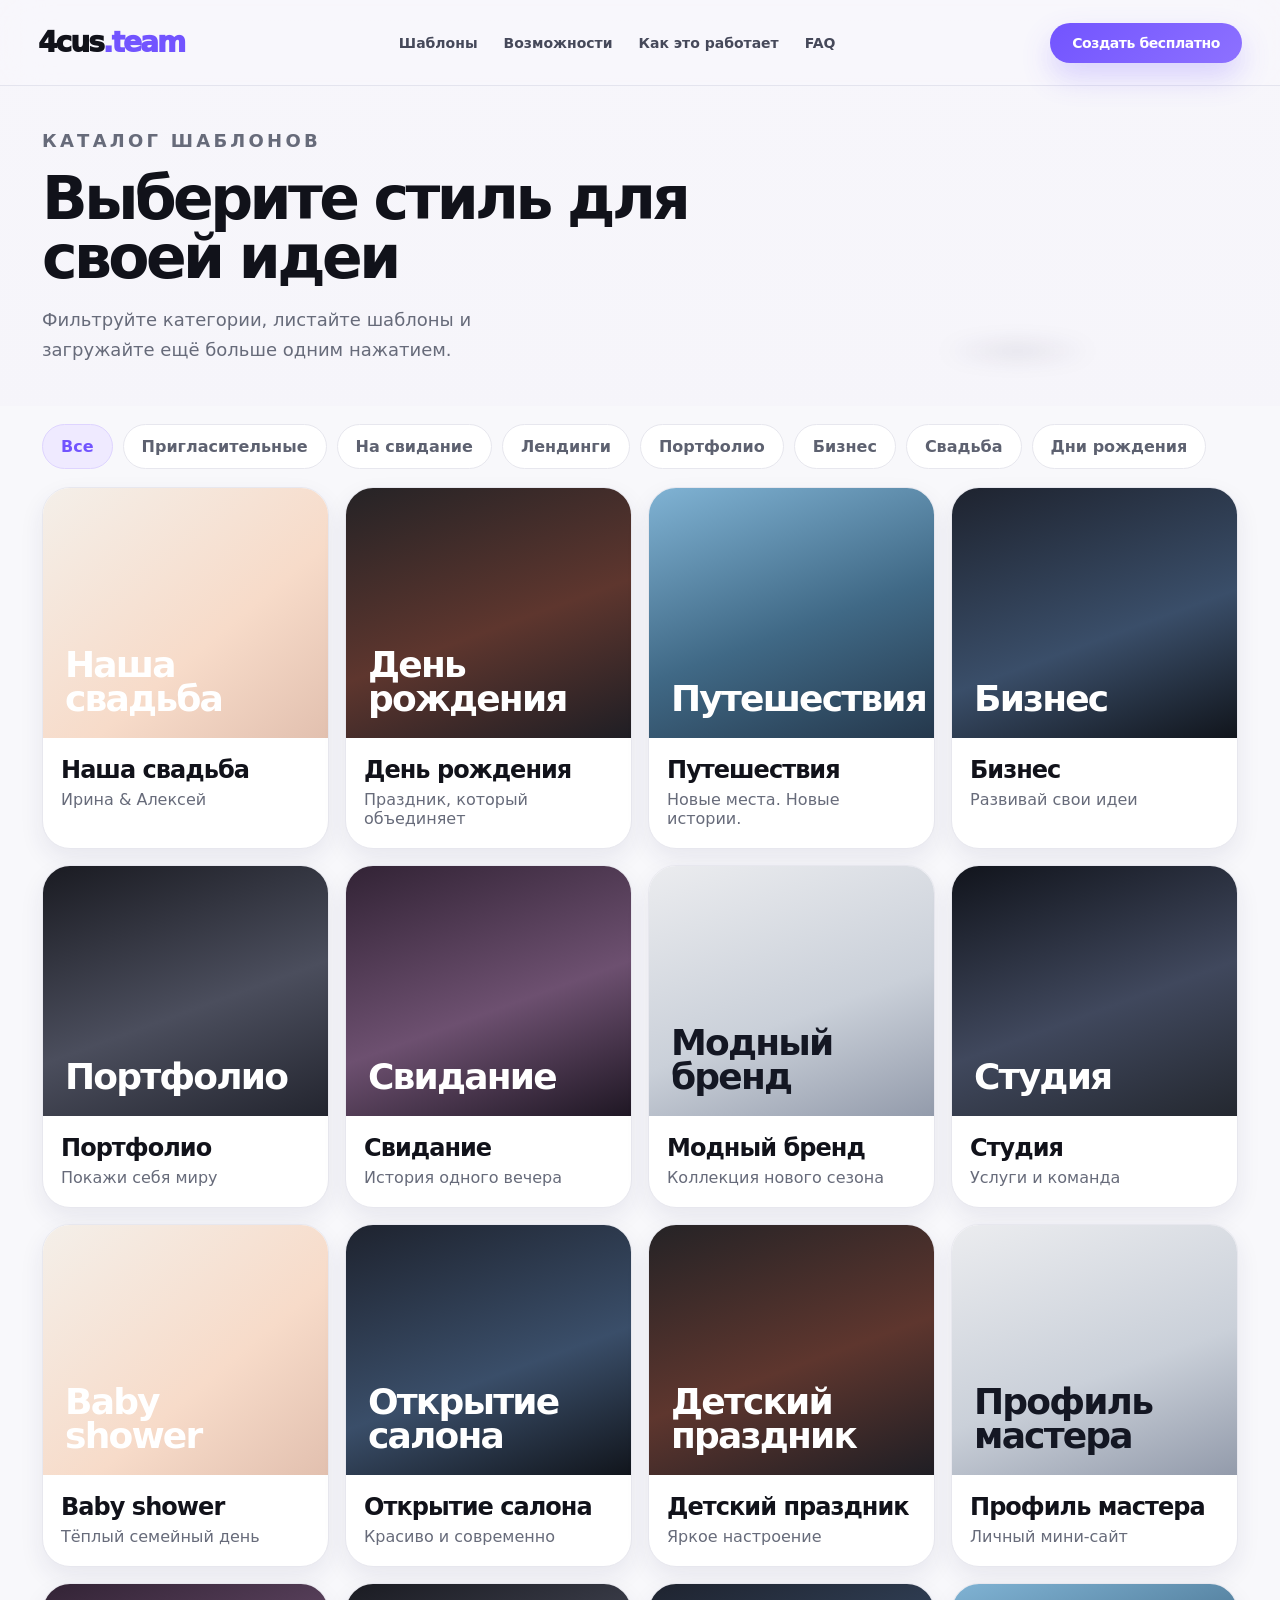
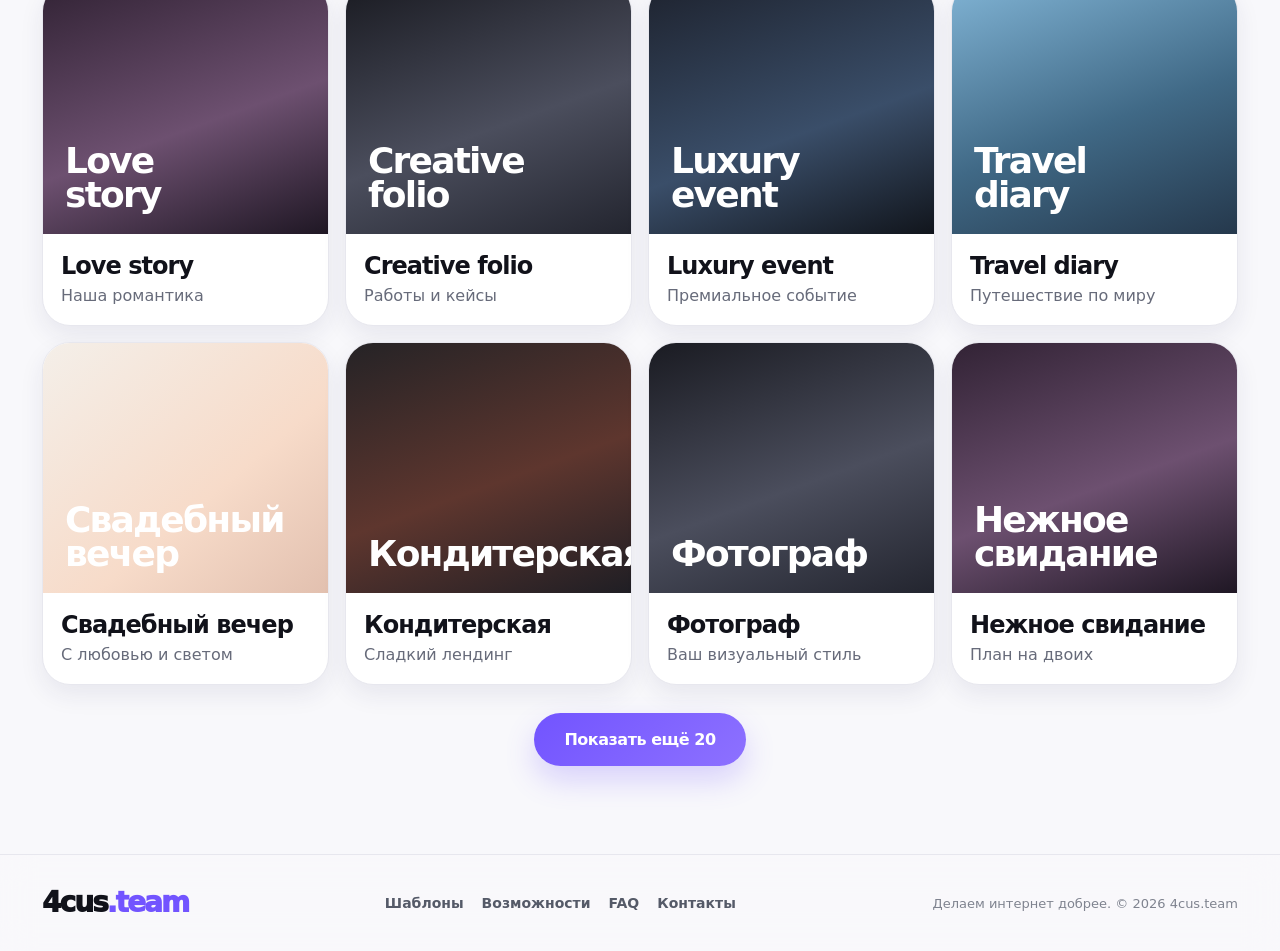
==== templates.html @ be063f49 "Add files via upload" ====
<!doctype html>
<html lang="ru">
<head>
  <meta charset="utf-8" />
  <meta name="viewport" content="width=device-width,initial-scale=1,viewport-fit=cover" />
  <meta name="theme-color" content="#f4f3f8" />
  <meta name="description" content="Каталог шаблонов 4cus.team" />
  <link rel="manifest" href="manifest.webmanifest" />
  <link rel="icon" href="assets/icon-192.png" />
  <link rel="stylesheet" href="styles.css" />
  <title>Шаблоны — 4cus.team</title>
</head>
<body data-page="catalog">
  <header class="topbar" id="top">
    <a class="brand" href="index.html">4cus<span>.team</span></a>
    <nav class="desktop-nav" aria-label="Основная навигация">
      <a href="index.html#templates">Шаблоны</a>
      <a href="index.html#features">Возможности</a>
      <a href="index.html#how">Как это работает</a>
      <a href="index.html#faq">FAQ</a>
    </nav>
    <div class="top-actions">
      <a class="btn btn-primary btn-small" href="index.html#templates">Создать бесплатно</a>
      <button class="menu-btn" type="button" aria-expanded="false" aria-controls="mobileMenu" aria-label="Открыть меню">
        <span></span><span></span><span></span>
      </button>
    </div>
  </header>

  <aside class="mobile-menu" id="mobileMenu" aria-hidden="true">
    <div class="mobile-menu__head">
      <span class="brand small">4cus<span>.team</span></span>
      <button class="mobile-close" type="button" aria-label="Закрыть меню">×</button>
    </div>
    <nav class="mobile-nav">
      <a href="index.html#templates">Шаблоны</a>
      <a href="index.html#features">Возможности</a>
      <a href="index.html#how">Как это работает</a>
      <a href="index.html#faq">FAQ</a>
    </nav>
  </aside>
  <div class="menu-backdrop" hidden></div>

  <main>
    <section class="catalog-hero shell compact">
      <div class="catalog-intro reveal from-left">
        <p class="eyebrow">КАТАЛОГ ШАБЛОНОВ</p>
        <h1>Выберите стиль для своей идеи</h1>
        <p>Фильтруйте категории, листайте шаблоны и загружайте ещё больше одним нажатием.</p>
      </div>
      <div class="catalog-foki reveal from-right">
        <div class="foki-stack small-foki" data-foki-animated>
          <img src="assets/foki-2.png" alt="Фоки" class="is-active" />
          <img src="assets/foki-1.png" alt="" />
          <img src="assets/foki-3.png" alt="" />
        </div>
      </div>
    </section>

    <section class="section section-light catalog-section">
      <div class="chip-row reveal from-left" id="catalogFilters"></div>
      <div class="catalog-grid" id="catalogList"></div>
      <div class="catalog-more reveal from-bottom">
        <button class="btn btn-primary" id="loadMoreBtn" type="button">Показать ещё 20</button>
      </div>
    </section>
  </main>

  <footer class="footer">
    <a class="brand" href="index.html">4cus<span>.team</span></a>
    <nav>
      <a href="index.html#templates">Шаблоны</a>
      <a href="index.html#features">Возможности</a>
      <a href="index.html#faq">FAQ</a>
      <a href="index.html#contact">Контакты</a>
    </nav>
    <p>Делаем интернет добрее. © 2026 4cus.team</p>
  </footer>

  <script src="data.js"></script>
  <script src="app.js"></script>
</body>
</html>
---- styles.css ----
:root{
  --bg:#f4f3f8;
  --surface:#ffffff;
  --surface-soft:#f8f8fb;
  --surface-dark:#16161f;
  --text:#11121a;
  --muted:#676b7a;
  --line:#e7e7ee;
  --purple:#7254ff;
  --purple-deep:#5f38ff;
  --purple-soft:#efeaff;
  --shadow:0 18px 50px rgba(31,31,56,.10);
  --shadow-soft:0 10px 24px rgba(42,39,83,.08);
  --radius:28px;
}
*{box-sizing:border-box}
html{scroll-behavior:smooth}
body{
  margin:0;
  color:var(--text);
  background:linear-gradient(180deg,#f7f6fb 0%,#f1f0f6 100%);
  font-family:Inter, ui-sans-serif, system-ui, -apple-system, BlinkMacSystemFont, "Segoe UI", sans-serif;
  -webkit-font-smoothing:antialiased;
  text-rendering:optimizeLegibility;
}
a{text-decoration:none;color:inherit}
img{display:block;max-width:100%}
button,input,textarea{font:inherit}
button{cursor:pointer}
.bg-grid{position:fixed;inset:0;pointer-events:none;background:radial-gradient(circle at top right, rgba(114,84,255,.09), transparent 26%),linear-gradient(transparent 95%, rgba(10,10,10,.02) 96%),linear-gradient(90deg, transparent 95%, rgba(10,10,10,.02) 96%);background-size:auto, 100% 28px, 28px 100%;opacity:.5}

.brand{font-weight:950;letter-spacing:-.07em;font-size:28px;line-height:1}
.brand span{color:var(--purple)}
.brand.small{font-size:24px}

.topbar{
  position:sticky;top:0;z-index:50;
  display:grid;grid-template-columns:auto 1fr auto;align-items:center;gap:32px;
  height:86px;padding:0 clamp(18px,3vw,38px);
  background:rgba(248,247,252,.82);backdrop-filter:blur(24px);
  border-bottom:1px solid rgba(220,220,232,.7)
}
.desktop-nav{display:flex;justify-content:center;gap:26px;font-size:14px;font-weight:700;color:#46495a}
.desktop-nav a:hover,.footer nav a:hover,.mobile-nav a:hover{color:var(--purple)}
.top-actions{display:flex;align-items:center;gap:14px}
.login-link{font-size:14px;font-weight:800;color:#575b69}
.btn{display:inline-flex;align-items:center;justify-content:center;gap:10px;border:0;border-radius:999px;padding:17px 30px;font-weight:900;letter-spacing:-.03em;transition:transform .25s ease, box-shadow .25s ease, background .25s ease}
.btn:hover{transform:translateY(-2px);box-shadow:0 12px 24px rgba(80,61,180,.16)}
.btn-primary{background:linear-gradient(135deg, var(--purple) 0%, #8d71ff 100%);color:#fff;box-shadow:0 14px 30px rgba(114,84,255,.24)}
.btn-soft{background:#fff;border:1px solid var(--line);color:var(--text)}
.btn-small{padding:12px 22px;font-size:14px}
.btn.wide{width:100%}
.menu-btn{display:none;border:1px solid var(--line);border-radius:14px;background:#fff;width:52px;height:52px;position:relative;padding:0}
.menu-btn span{position:absolute;left:14px;right:14px;height:2px;background:#2f3140;border-radius:99px;transition:.25s}
.menu-btn span:nth-child(1){top:17px}.menu-btn span:nth-child(2){top:24px}.menu-btn span:nth-child(3){top:31px}

.mobile-menu{position:fixed;top:0;right:-100%;width:min(92vw,380px);height:100svh;background:rgba(255,255,255,.95);backdrop-filter:blur(22px);box-shadow:-30px 0 60px rgba(10,12,18,.12);padding:22px;z-index:80;display:grid;grid-template-rows:auto 1fr auto;transition:right .28s ease}
.mobile-menu.open{right:0}.mobile-menu__head{display:flex;align-items:center;justify-content:space-between;padding-bottom:14px;border-bottom:1px solid var(--line)}
.mobile-close{border:0;background:transparent;font-size:34px;line-height:1}
.mobile-nav{display:grid;gap:8px;padding:20px 0}.mobile-nav a{padding:14px 0;border-bottom:1px solid rgba(232,232,238,.85);font-weight:800}
.menu-backdrop{position:fixed;inset:0;background:rgba(16,18,24,.38);z-index:70;opacity:0;transition:opacity .22s}.menu-backdrop.show{opacity:1}

.shell{max-width:1440px;margin:0 auto;padding:0 clamp(18px,4vw,42px)}
.section{padding:88px clamp(18px,4vw,42px);max-width:1440px;margin:0 auto}
.section-light{background:var(--surface-soft)}
.section-dark{background:linear-gradient(135deg,#171821,#1d1f2a 60%, #24203e 100%);color:#fff;border-radius:36px;margin-top:22px;overflow:hidden}
.section-contrast{display:grid;grid-template-columns:1.1fr .9fr;gap:26px;max-width:1440px;margin:0 auto;padding:0 clamp(18px,4vw,42px) 88px}
.section-head{display:flex;justify-content:space-between;align-items:end;gap:20px;margin-bottom:26px}
.eyebrow{font-size:12px;letter-spacing:.18em;color:#7c7f8d;font-weight:900;margin:0 0 12px}.eyebrow.light{color:#b6b6c8}
.section-head h2,.contact h2,.free-copy h2,.big-ideas h2,.catalog-intro h1{font-size:clamp(34px,4.7vw,60px);letter-spacing:-.06em;line-height:.98;margin:0}
.section-head .text-link{font-weight:900;color:var(--purple)}

.hero{min-height:calc(100svh - 86px);display:grid;grid-template-columns:1fr 1fr;align-items:center;gap:24px;padding-top:26px;padding-bottom:40px;position:relative}
.hero-copy h1{font-size:clamp(52px,7vw,96px);line-height:.92;letter-spacing:-.08em;margin:0 0 18px;max-width:760px}
.hero-copy h1 span{color:var(--purple)}
.hero-text{font-size:20px;line-height:1.6;color:var(--muted);max-width:640px;margin-bottom:28px}
.hero-actions{display:flex;gap:14px;flex-wrap:wrap}
.hero-points{display:flex;gap:20px;flex-wrap:wrap;margin:18px 0 20px;color:#666b78;font-weight:700;font-size:14px}
.hero-points span::before{content:'✓';color:var(--purple);font-weight:900;margin-right:8px}
.hero-counters{display:flex;gap:20px;flex-wrap:wrap}
.counter{min-width:150px;padding-right:20px;border-right:1px solid var(--line)}
.counter:last-child{border-right:0}.counter b{font-size:42px;letter-spacing:-.06em}.counter span{font-size:22px;font-weight:900;color:var(--purple)}.counter p{margin:4px 0 0;color:var(--muted);font-size:13px}

.hero-stage{position:relative;min-height:700px;border-radius:38px;background:radial-gradient(circle at 35% 25%, rgba(114,84,255,.22), transparent 35%),linear-gradient(180deg,#faf9ff,#f0eef9);overflow:hidden;box-shadow:var(--shadow);border:1px solid rgba(226,226,237,.9)}
.halo{position:absolute;inset:16% 10% 14%;border-radius:50%;background:radial-gradient(circle, rgba(146,114,255,.15), transparent 60%);filter:blur(14px)}
.orbit{position:absolute;border:1px solid rgba(119,93,255,.18);border-radius:50%;animation:spin 22s linear infinite}
.orbit-a{inset:14% 12% 16%}
.orbit-b{inset:26% 22% 24%;animation-duration:18s;animation-direction:reverse}
.hero-stage .foki-stack{position:absolute;left:50%;top:52%;width:min(72%,560px);transform:translate(calc(-50% + var(--x,0px)), calc(-50% + var(--y,0px)));filter:drop-shadow(0 36px 48px rgba(53,33,146,.18))}
.foki-stack{position:relative}
.foki-stack img{position:absolute;inset:0;opacity:0;transform:translateY(0);transition:opacity .4s ease}
.foki-stack img.is-active{opacity:1}
.foki-stack::before{content:'';display:block;padding-bottom:100%}
.hero-foki::after,.card-foki::after,.small-foki::after,.big-ideas-foki::after{content:'';position:absolute;left:17%;right:17%;bottom:5%;height:10%;background:radial-gradient(ellipse, rgba(23,18,61,.12), transparent 70%);filter:blur(10px)}
.hero-note{position:absolute;right:10%;top:28%;font-weight:900;font-size:28px;color:#7a5cff;transform:rotate(-8deg)}
.floating-card{position:absolute;background:rgba(255,255,255,.92);backdrop-filter:blur(10px);border:1px solid rgba(231,231,239,.85);border-radius:18px;padding:14px 18px;font-weight:800;box-shadow:var(--shadow-soft);animation:floating 6s ease-in-out infinite}
.music{top:10%;left:12%}.qr{top:12%;right:8%;animation-delay:-1.6s}.pdf{left:9%;bottom:28%;animation-delay:-.8s}.rsvp{right:12%;bottom:28%;animation-delay:-2.2s}.link{left:20%;bottom:10%;animation-delay:-1.4s}.lang{right:15%;bottom:11%;animation-delay:-2.6s}
.scroll-cue{position:absolute;left:42px;bottom:8px;font-size:12px;font-weight:900;color:#707384;display:inline-flex;align-items:center;gap:12px}
.scroll-cue span{position:relative;display:block;width:22px;height:36px;border:1px solid #c9cad8;border-radius:18px}.scroll-cue span::after{content:'';position:absolute;left:50%;top:7px;width:4px;height:8px;background:var(--purple);border-radius:99px;transform:translateX(-50%);animation:scrollDot 1.5s infinite}

.chip-row{display:flex;gap:10px;flex-wrap:wrap;margin-bottom:18px}
.chip{border:1px solid var(--line);background:#fff;border-radius:999px;padding:12px 18px;font-weight:800;color:#5d6170;display:inline-flex}
.chip.active,.chip:hover{background:var(--purple-soft);color:var(--purple);border-color:#ded4ff}
.template-carousel-wrap{position:relative}
.template-carousel{display:grid;grid-auto-flow:column;grid-auto-columns:minmax(280px, 1fr);gap:16px;overflow:auto;scrollbar-width:none;padding-bottom:6px}.template-carousel::-webkit-scrollbar{display:none}
.carousel-arrow{position:absolute;top:50%;transform:translateY(-50%);border:0;background:#fff;box-shadow:var(--shadow-soft);width:44px;height:44px;border-radius:50%;z-index:2}.carousel-arrow.left{left:-8px}.carousel-arrow.right{right:-8px}
.template-card{background:#fff;border:1px solid var(--line);border-radius:28px;overflow:hidden;min-width:0;box-shadow:var(--shadow-soft);transition:transform .25s ease, box-shadow .25s ease}.template-card:hover{transform:translateY(-4px);box-shadow:var(--shadow)}
.tpl-art{height:250px;display:grid;place-items:end start;padding:22px;color:#fff;font-size:36px;font-weight:900;letter-spacing:-.05em;line-height:.95}
.tpl-art span{max-width:80%}
.tpl-art.wedding{background:linear-gradient(140deg,#f4efe9,#f7dbc9 60%,#e2c0af)}
.tpl-art.birthday{background:linear-gradient(160deg,#252326,#5e362e 55%,#1f1e24)}
.tpl-art.travel{background:linear-gradient(160deg,#80b3d4,#406986 55%,#25384c)}
.tpl-art.business{background:linear-gradient(160deg,#1e232f,#3a4e69 58%,#11151c)}
.tpl-art.portrait{background:linear-gradient(160deg,#1a1b22,#4b4e5d 56%,#23252f)}
.tpl-art.date{background:linear-gradient(160deg,#322335,#6d5070 56%,#1f1724)}
.tpl-art.minimal{background:linear-gradient(160deg,#ebecef,#cad0d9 58%,#939bab);color:#141723}
.tpl-art.studio{background:linear-gradient(160deg,#11141c,#40485d 56%,#242830)}
.template-body{padding:18px 18px 20px}.template-body h3{margin:0 0 6px;font-size:24px;letter-spacing:-.04em}.template-body p{margin:0;color:var(--muted)}

.foki-about{margin-top:22px}
.foki-card{background:linear-gradient(135deg,#171821,#1f2230 66%, #35275d 100%);color:#fff;border-radius:34px;display:grid;grid-template-columns:.92fr 1.08fr;align-items:center;overflow:hidden;min-height:480px}
.foki-card__visual{position:relative;padding:36px;min-height:100%;display:grid;align-items:end}
.card-foki{width:min(390px,100%);margin:0 auto;filter:drop-shadow(0 20px 34px rgba(0,0,0,.24))}
.foki-card__copy{padding:54px 40px 54px 0}.foki-card__copy h2{font-size:clamp(40px,4vw,66px);letter-spacing:-.06em;line-height:.96;margin:0 0 18px}.foki-card__copy h2 span{color:#8d71ff}.foki-card__copy p{color:#d1cfda;line-height:1.7;font-size:17px}
.bullet-list{display:flex;flex-wrap:wrap;gap:10px;padding:0;margin:24px 0 0;list-style:none}.bullet-list li{background:rgba(255,255,255,.08);border:1px solid rgba(255,255,255,.12);border-radius:999px;padding:10px 14px;font-weight:800}
.benefit-grid{display:grid;grid-template-columns:repeat(2,1fr);gap:16px}
.benefit-grid article{background:#fff;border-radius:28px;border:1px solid var(--line);padding:28px;box-shadow:var(--shadow-soft)}
.benefit-grid span{display:grid;place-items:center;width:46px;height:46px;border-radius:14px;background:var(--purple-soft);color:var(--purple);font-size:22px;font-weight:900}.benefit-grid h3{font-size:22px;margin:18px 0 8px;letter-spacing:-.04em}.benefit-grid p{margin:0;color:var(--muted);line-height:1.6}

.steps{display:grid;grid-template-columns:repeat(4,1fr);gap:16px}
.steps article{background:#fff;border:1px solid var(--line);border-radius:28px;padding:26px;box-shadow:var(--shadow-soft)}
.steps b{display:inline-flex;align-items:center;justify-content:center;width:52px;height:52px;border-radius:16px;background:var(--purple-soft);color:var(--purple);font-size:22px;font-weight:900}.steps h3{font-size:24px;letter-spacing:-.04em;margin:22px 0 10px}.steps p{margin:0;color:var(--muted);line-height:1.6}

.free{display:grid;grid-template-columns:.9fr 1fr .65fr;gap:22px;align-items:center}
.free-copy h2 span{color:var(--purple)}.free-copy p{color:var(--muted);line-height:1.7;font-size:17px;max-width:560px}
.free-compare{display:grid;grid-template-columns:1fr 1fr;gap:12px;background:#fff;border:1px solid var(--line);padding:12px;border-radius:28px;box-shadow:var(--shadow-soft)}
.compare-panel{border-radius:22px;padding:20px 18px;background:#fff}.compare-panel h3{margin:0 0 18px;font-size:24px;letter-spacing:-.04em}.compare-panel ul{list-style:none;padding:0;margin:0;display:grid;gap:10px}.compare-panel li{padding:12px 14px;background:#fafafe;border:1px solid #ececf5;border-radius:14px;font-weight:800}
.current{background:linear-gradient(180deg,#faf8ff,#f2efff);border:1px solid #e2dcff}
.muted-panel{background:#f5f5f8;filter:blur(.2px) grayscale(.32);opacity:.75}
.free-foki{display:grid;place-items:center}.small-foki{width:min(240px,100%)}

.big-ideas{display:grid;grid-template-columns:1fr 1fr;align-items:center;gap:10px;position:relative}
.big-ideas::before{content:'';position:absolute;inset:auto -20% -40% auto;width:540px;height:540px;background:radial-gradient(circle, rgba(131,101,255,.22), transparent 62%);filter:blur(10px)}
.big-ideas__copy{padding:20px 0 20px 20px;position:relative;z-index:1}.big-ideas__copy p{color:#cbc9d7;line-height:1.7;font-size:18px;max-width:560px}.big-ideas__visual{display:grid;place-items:center;padding:36px;position:relative;z-index:1}.big-ideas-foki{width:min(420px,90%);filter:drop-shadow(0 24px 34px rgba(0,0,0,.26))}

.faq-list{display:grid;grid-template-columns:1fr 1fr;gap:14px}
.faq details{background:#fff;border:1px solid var(--line);border-radius:20px;padding:20px 22px;box-shadow:var(--shadow-soft)}
.faq summary{cursor:pointer;font-weight:900;list-style:none;display:flex;align-items:center;justify-content:space-between}.faq summary::-webkit-details-marker{display:none}
.faq summary::after{content:'+';font-size:22px;color:var(--purple)}
.faq details[open] summary::after{content:'–'}
.faq p{margin:14px 0 0;color:var(--muted);line-height:1.7}

.contact{display:grid;grid-template-columns:.82fr 1.18fr;gap:28px;align-items:start}
.contact-copy p{max-width:440px;color:var(--muted);line-height:1.7;font-size:17px}.contact-form{display:grid;grid-template-columns:1fr 1fr;gap:12px}.contact-form textarea{grid-column:1/-1;min-height:150px;resize:vertical}
.contact-form input,.contact-form textarea,.library-modal input{width:100%;border:1px solid var(--line);background:#fff;border-radius:16px;padding:16px 18px;outline:none;box-shadow:var(--shadow-soft)}

.footer{display:grid;grid-template-columns:auto 1fr auto;gap:26px;align-items:center;padding:34px clamp(18px,4vw,42px);border-top:1px solid var(--line);background:rgba(255,255,255,.55);backdrop-filter:blur(16px)}
.footer nav{display:flex;flex-wrap:wrap;justify-content:center;gap:18px;font-weight:800;font-size:14px;color:#555a68}.footer p{margin:0;color:#7f838f;font-size:13px}

.library-modal{border:0;border-radius:28px;padding:34px;max-width:520px;width:calc(100% - 24px);box-shadow:0 34px 80px rgba(18,16,28,.34)}
.library-modal::backdrop{background:rgba(12,13,18,.48);backdrop-filter:blur(8px)}
.library-modal h2{margin:0 0 12px;font-size:46px;letter-spacing:-.06em}.library-modal p{color:var(--muted);line-height:1.65}.library-modal form{display:grid;gap:10px}.modal-close{position:absolute;top:16px;right:18px;border:0;background:transparent;font-size:34px;line-height:1}.modal-status{font-weight:800;color:var(--purple);margin-top:8px}

.catalog-hero{min-height:320px;display:grid;grid-template-columns:1fr .6fr;align-items:center;gap:20px}.catalog-hero.compact{padding-top:28px;padding-bottom:10px}.catalog-intro p{color:var(--muted);line-height:1.7;font-size:18px;max-width:540px}.catalog-foki{display:grid;place-items:center}.catalog-section{padding-top:18px}.catalog-grid{display:grid;grid-template-columns:repeat(4,1fr);gap:16px}.catalog-more{text-align:center;margin-top:28px}

.reveal{opacity:0;transform:translateY(30px);transition:opacity .75s ease, transform .75s ease}.reveal.from-left{transform:translateX(-34px)}.reveal.from-right{transform:translateX(34px)}.reveal.from-bottom{transform:translateY(36px)}.reveal.visible{opacity:1;transform:none}.delay-1{transition-delay:.12s}.delay-2{transition-delay:.24s}

@keyframes scrollDot{0%{opacity:0;transform:translate(-50%,0)}50%{opacity:1}100%{opacity:0;transform:translate(-50%,12px)}}
@keyframes floating{0%,100%{transform:translateY(0)}50%{transform:translateY(-10px)}}
@keyframes spin{from{transform:rotate(0)}to{transform:rotate(360deg)}}

@media (max-width:1180px){
  .hero{grid-template-columns:1fr}.hero-stage{min-height:580px}.section-contrast{grid-template-columns:1fr}.foki-card{grid-template-columns:1fr}.foki-card__copy{padding:0 34px 38px}.benefit-grid{grid-template-columns:repeat(2,1fr)}.steps{grid-template-columns:repeat(2,1fr)}.free{grid-template-columns:1fr}.big-ideas{grid-template-columns:1fr}.catalog-grid{grid-template-columns:repeat(3,1fr)}.catalog-hero{grid-template-columns:1fr}.footer{grid-template-columns:1fr}
}
@media (max-width:860px){
  .desktop-nav,.login-link,.btn-small{display:none}.menu-btn{display:block}.hero{min-height:auto;padding-top:28px}.hero-copy h1{font-size:clamp(46px,12vw,66px)}.hero-text{font-size:17px}.counter{border-right:0;border-bottom:1px solid var(--line);padding:0 0 14px;min-width:30%}.hero-counters{display:grid;grid-template-columns:repeat(3,1fr);gap:12px}.hero-stage{min-height:520px}.hero-note{font-size:22px;right:8%;top:18%}.floating-card{padding:12px 14px;font-size:13px}.music{left:4%}.qr{right:4%}.pdf{left:4%;bottom:26%}.rsvp{right:5%;bottom:28%}.link{left:12%;bottom:9%}.lang{right:10%;bottom:10%}.chip-row{overflow:auto;flex-wrap:nowrap;padding-bottom:6px}.chip-row::-webkit-scrollbar{display:none}.template-carousel{grid-auto-columns:76%}.carousel-arrow{display:none}.benefit-grid,.faq-list,.contact,.contact-form,.catalog-grid{grid-template-columns:1fr 1fr}
}
@media (max-width:640px){
  .topbar{height:74px;padding:0 16px}.brand{font-size:24px}.hero{padding:20px 16px 28px}.hero-actions{display:grid}.hero-actions .btn,.hero-actions button{width:100%}.hero-stage{min-height:420px;border-radius:28px}.hero-stage .foki-stack{width:78%;top:55%}.hero-points{gap:10px;font-size:12px}.hero-counters{grid-template-columns:1fr 1fr 1fr}.counter{min-width:auto}.counter b{font-size:34px}.counter p{font-size:11px}.hero-note{font-size:18px}.scroll-cue{display:none}.section,.section-contrast{padding-left:16px;padding-right:16px}.section{padding-top:70px;padding-bottom:70px}.section-head h2,.contact h2,.free-copy h2,.big-ideas h2,.catalog-intro h1{font-size:40px}.template-carousel{grid-auto-columns:88%}.tpl-art{height:220px;font-size:32px}.foki-card,.free-compare,.faq-list,.contact,.contact-form,.catalog-grid{grid-template-columns:1fr}.foki-card__copy{padding:0 22px 28px}.foki-card__visual{padding:26px}.benefit-grid{grid-template-columns:1fr}.steps{grid-template-columns:1fr}.steps article{padding:22px}.free{gap:18px}.free-compare{padding:10px}.big-ideas__copy{padding:6px 0}.big-ideas__visual{padding:14px 0 0}.footer{padding:28px 16px}.catalog-hero{padding:20px 16px 0}.catalog-intro p{font-size:16px}.catalog-foki{order:-1}.library-modal{padding:28px}.library-modal h2{font-size:36px}
}
@media (prefers-reduced-motion:reduce){*{animation:none!important;transition:none!important;scroll-behavior:auto!important}.reveal{opacity:1;transform:none}}
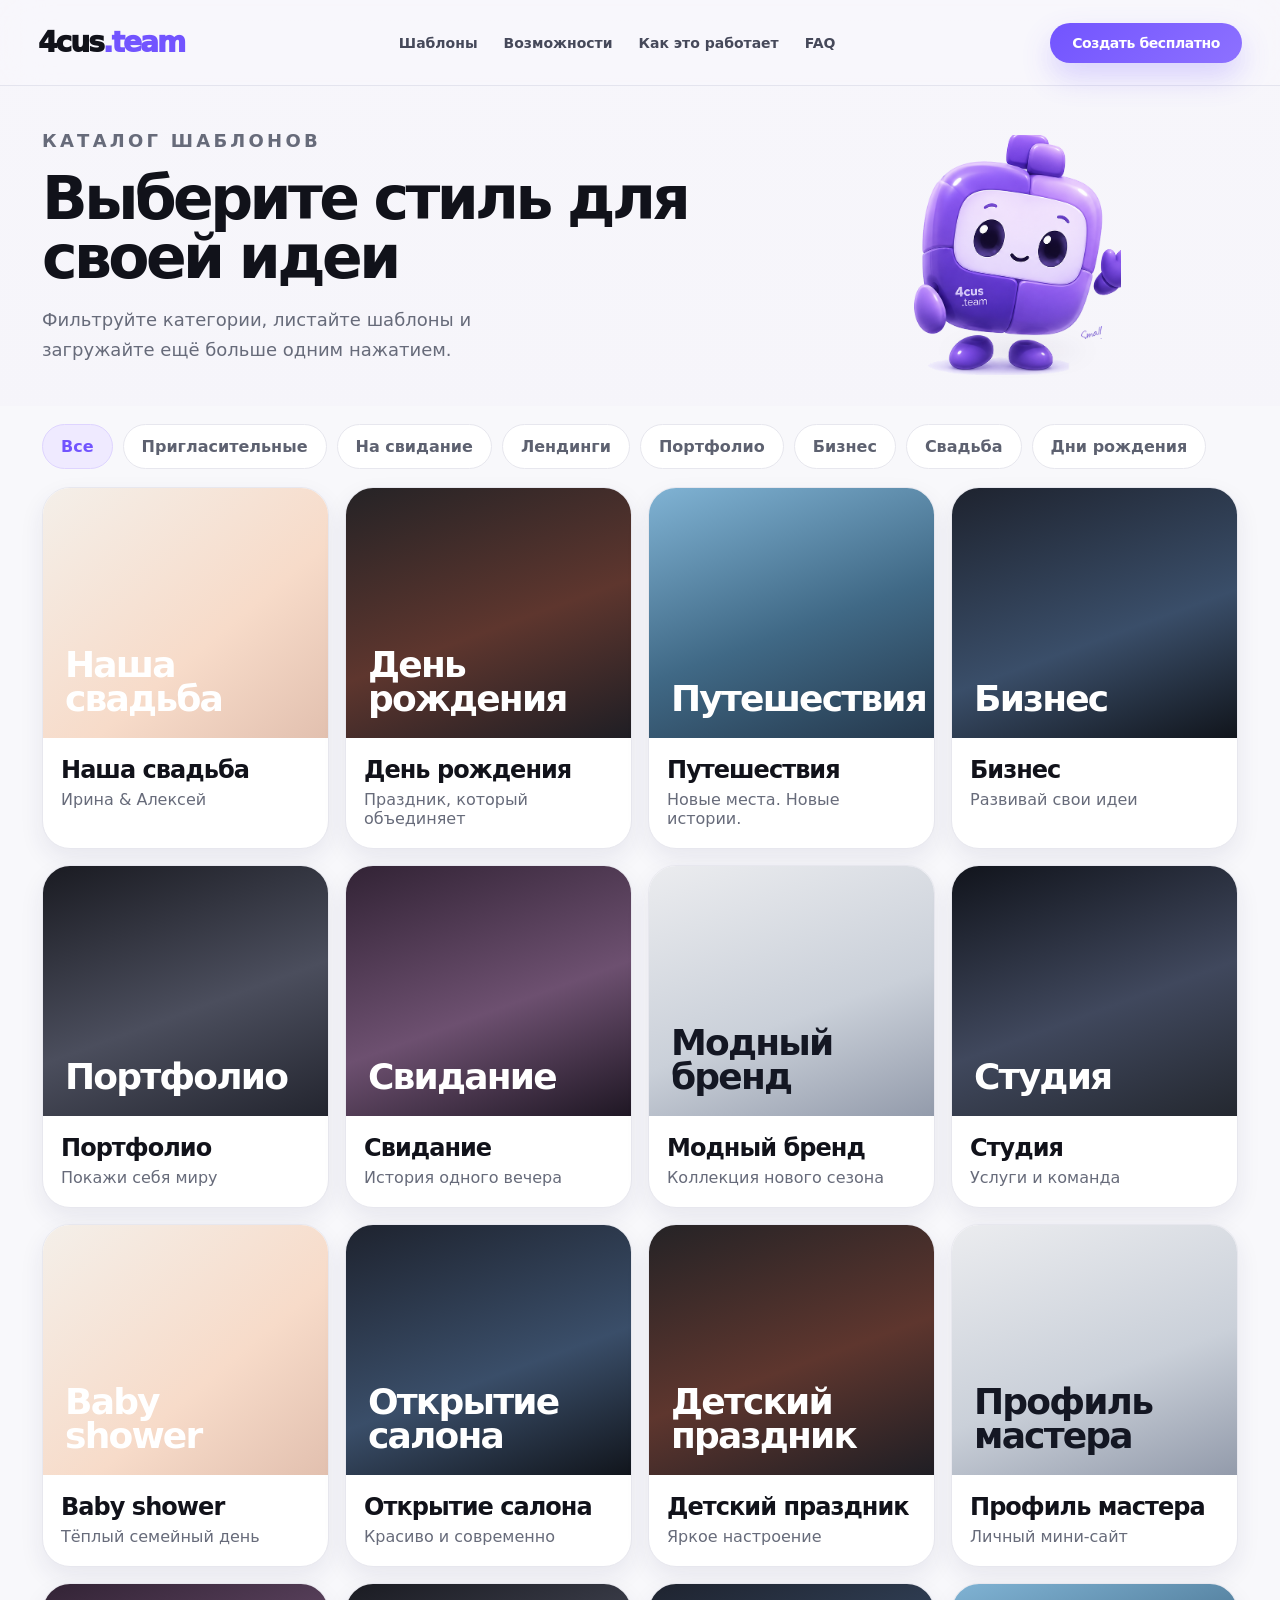
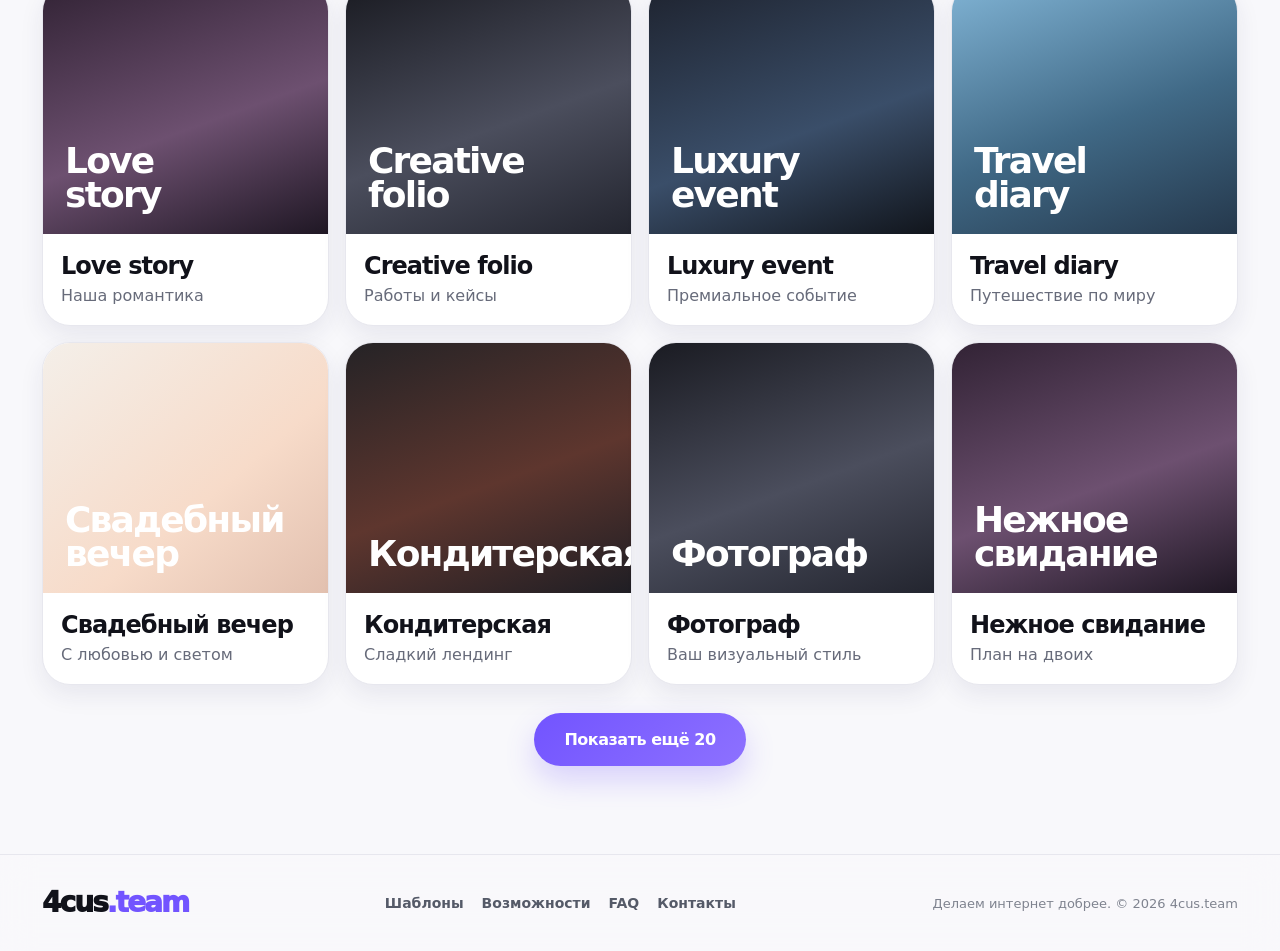
==== commit a8980112: "Fix mobile layout and replace screen frames with Foki" ====
--- a/templates.html
+++ b/templates.html
@@ -50,9 +50,9 @@
       </div>
       <div class="catalog-foki reveal from-right">
         <div class="foki-stack small-foki" data-foki-animated>
-          <img src="assets/foki-2.png" alt="Фоки" class="is-active" />
-          <img src="assets/foki-1.png" alt="" />
-          <img src="assets/foki-3.png" alt="" />
+          <img src="assets/foki-main.png" alt="Фоки" class="is-active" />
+          <img src="assets/foki-main.png" alt="" />
+          <img src="assets/foki-main.png" alt="" />
         </div>
       </div>
     </section>
--- a/styles.css
+++ b/styles.css
@@ -179,3 +179,37 @@
   .topbar{height:74px;padding:0 16px}.brand{font-size:24px}.hero{padding:20px 16px 28px}.hero-actions{display:grid}.hero-actions .btn,.hero-actions button{width:100%}.hero-stage{min-height:420px;border-radius:28px}.hero-stage .foki-stack{width:78%;top:55%}.hero-points{gap:10px;font-size:12px}.hero-counters{grid-template-columns:1fr 1fr 1fr}.counter{min-width:auto}.counter b{font-size:34px}.counter p{font-size:11px}.hero-note{font-size:18px}.scroll-cue{display:none}.section,.section-contrast{padding-left:16px;padding-right:16px}.section{padding-top:70px;padding-bottom:70px}.section-head h2,.contact h2,.free-copy h2,.big-ideas h2,.catalog-intro h1{font-size:40px}.template-carousel{grid-auto-columns:88%}.tpl-art{height:220px;font-size:32px}.foki-card,.free-compare,.faq-list,.contact,.contact-form,.catalog-grid{grid-template-columns:1fr}.foki-card__copy{padding:0 22px 28px}.foki-card__visual{padding:26px}.benefit-grid{grid-template-columns:1fr}.steps{grid-template-columns:1fr}.steps article{padding:22px}.free{gap:18px}.free-compare{padding:10px}.big-ideas__copy{padding:6px 0}.big-ideas__visual{padding:14px 0 0}.footer{padding:28px 16px}.catalog-hero{padding:20px 16px 0}.catalog-intro p{font-size:16px}.catalog-foki{order:-1}.library-modal{padding:28px}.library-modal h2{font-size:36px}
 }
 @media (prefers-reduced-motion:reduce){*{animation:none!important;transition:none!important;scroll-behavior:auto!important}.reveal{opacity:1;transform:none}}
+
+
+/* v2.1 responsive polish */
+.foki-stack img{width:100%;height:100%;object-fit:contain;object-position:center bottom}
+@media (max-width:860px){
+  .topbar{display:flex!important;align-items:center!important;justify-content:space-between!important;gap:12px!important;padding:0 16px!important}
+  .topbar .brand{flex:0 0 auto}
+  .top-actions{margin-left:auto!important;display:flex!important;align-items:center!important}
+  .menu-btn{display:block!important;flex:0 0 50px!important;margin-left:auto!important}
+  .hero-copy,.section-head>div,.free-copy,.big-ideas__copy,.contact-copy{min-width:0}
+}
+@media (max-width:640px){
+  body{overflow-x:hidden}
+  .topbar{height:76px!important}
+  .menu-btn{width:50px!important;height:50px!important;border-radius:14px!important}
+  .hero-copy h1{font-size:clamp(40px,11.5vw,52px)!important;line-height:.96!important;overflow-wrap:anywhere}
+  .section-head h2,.contact h2,.free-copy h2,.big-ideas h2,.catalog-intro h1{font-size:clamp(34px,9.5vw,44px)!important;line-height:1!important;overflow-wrap:anywhere}
+  .section-head{display:grid!important;grid-template-columns:1fr!important;align-items:start!important;gap:10px!important}
+  .section-head .text-link{justify-self:start!important;margin-top:4px!important}
+  .chip-row{width:100%;max-width:100vw;overflow-x:auto!important;-webkit-overflow-scrolling:touch;padding-right:30px}
+  .template-carousel{grid-auto-columns:minmax(270px,86vw)!important;padding-right:20px!important}
+  .template-card{max-width:86vw}
+  .foki-card{min-height:0!important}
+  .foki-card__visual{min-height:300px!important}
+  .big-ideas{border-radius:28px!important}
+}
+.hero-foki{animation:heroFoki 4.8s ease-in-out infinite}
+.card-foki{animation:peekFoki 4.2s ease-in-out infinite}
+.small-foki{animation:happyFoki 3.8s ease-in-out infinite}
+.big-ideas-foki{animation:presentFoki 4.4s ease-in-out infinite}
+@keyframes heroFoki{0%,100%{rotate:-2deg;translate:0 0}45%{rotate:2deg;translate:0 -12px}50%{scale:1 .96}55%{scale:1}}
+@keyframes peekFoki{0%,100%{rotate:-5deg;translate:-4px 8px}50%{rotate:3deg;translate:8px -6px}}
+@keyframes happyFoki{0%,100%{scale:1;rotate:0deg}45%{scale:1.04;rotate:4deg}55%{scale:1.02;rotate:-3deg}}
+@keyframes presentFoki{0%,100%{translate:0 0;rotate:2deg}50%{translate:-10px -8px;rotate:-3deg}}
